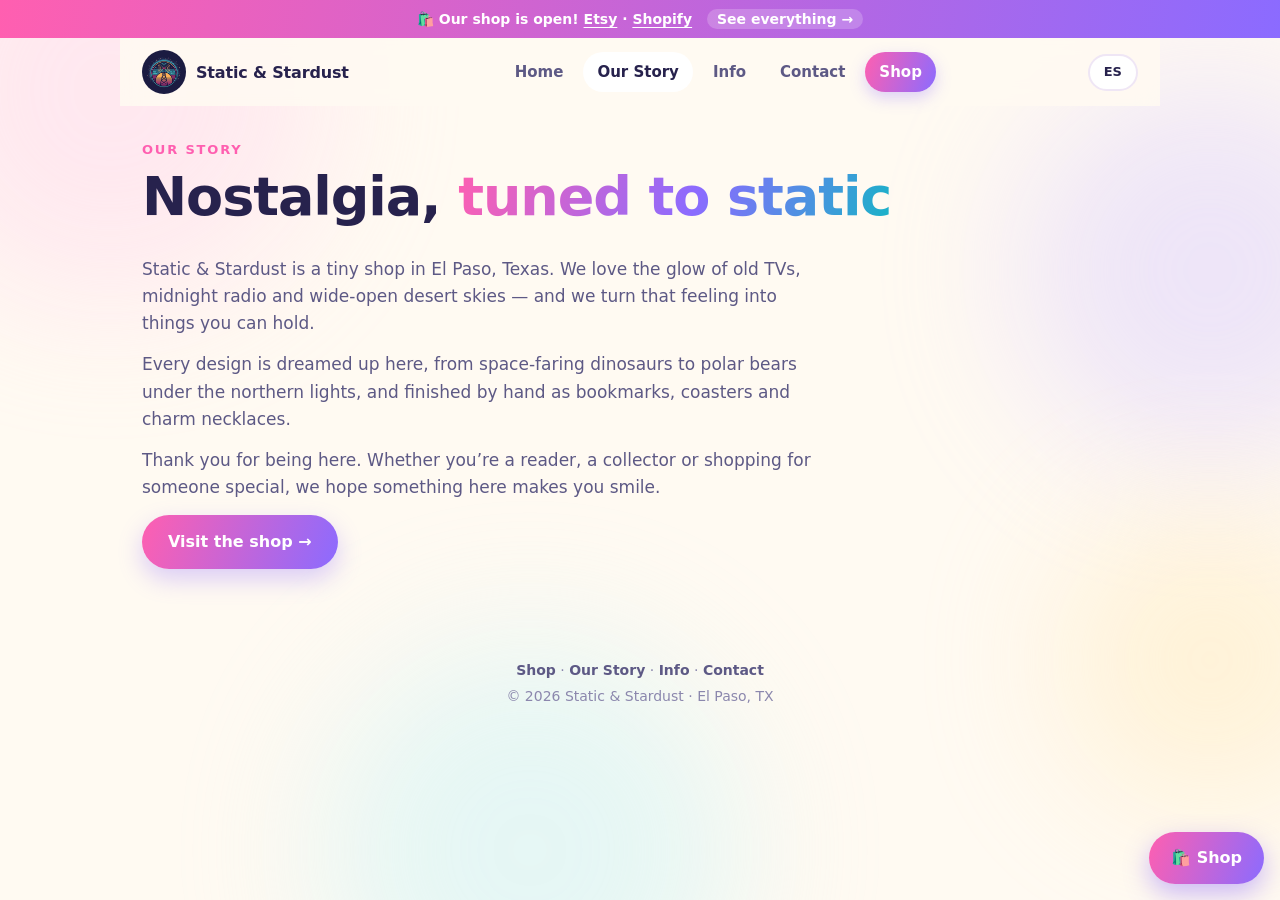
==== about.html @ 8b1aebd7 "Add shared nav + always-visible shop banner/button, Shop, Our Story, Info, Contact pages, explore bo" ====
<!DOCTYPE html>
<html lang="en">
<head>
<meta charset="utf-8">
<meta name="viewport" content="width=device-width, initial-scale=1">
<title data-i18n="meta.title">Our Story — Static &amp; Stardust</title>
<meta name="description" content="The story behind Static &amp; Stardust, a tiny shop in El Paso, Texas.">
<meta name="theme-color" content="#fffaf2">
<link rel="icon" type="image/png" href="assets/favicon-64.png">
<link rel="apple-touch-icon" href="assets/apple-touch-icon.png">
<link rel="stylesheet" href="welcome.css">
</head>
<body data-page="about">
<div class="blobs" aria-hidden="true"><i></i><i></i><i></i><i></i></div>
<div id="chrome-top"></div>
<div class="wrap">
<main>
<div class="pagehead"><div class="tag" data-i18n="a.tag">Our story</div><h1 data-i18n="a.title">Nostalgia, <span class="grad">tuned to static</span></h1></div>
<section style="padding-top:10px"><div class="prose">
<p data-i18n="a.p1">Static &amp; Stardust is a tiny shop in El Paso, Texas. We love the glow of old TVs, midnight radio and wide-open desert skies — and we turn that feeling into things you can hold.</p>
<p data-i18n="a.p2">Every design is dreamed up here, from space-faring dinosaurs to polar bears under the northern lights, and finished by hand as bookmarks, coasters and charm necklaces.</p>
<p data-i18n="a.p3">Thank you for being here. Whether you’re a reader, a collector or shopping for someone special, we hope something here makes you smile.</p>
<a class="btn btn-main" href="shop.html" data-i18n="a.cta">Visit the shop →</a></div></section>
</main>
</div>
<div id="chrome-bottom"></div>
<script src="shared.js"></script>
<script src="i18n.js"></script>
<script>
SASi18n(Object.assign({},SAS_SHARED_ES,{
  'meta.title':'Nuestra historia — Static &amp; Stardust',
  'a.tag':'Nuestra historia',
  'a.title':'Nostalgia, <span class="grad">sintonizada en estática</span>',
  'a.p1':'Static & Stardust es una tiendita en El Paso, Texas. Nos encanta el brillo de las teles viejas, la radio de medianoche y los cielos abiertos del desierto — y lo convertimos en cosas que puedes tener en la mano.',
  'a.p2':'Cada diseño nace aquí, desde dinosaurios espaciales hasta osos polares bajo la aurora, y se termina a mano como separadores, posavasos y collares con dije.',
  'a.p3':'Gracias por estar aquí. Seas lector, coleccionista o busques un regalo especial, esperamos que algo te saque una sonrisa.',
  'a.cta':'Visitar la tienda →'
}));
</script>
</body>
</html>
---- welcome.css ----
:root{
  --cream:#fffaf2; --paper:#ffffff; --ink:#27224d; --soft:#5d5985; --faint:#8b87ad;
  --pink:#ff5fb0; --violet:#8b6bff; --teal:#17b3c7; --amber:#ffb938; --line:#efe6f5;
  --sans:ui-rounded,"SF Pro Rounded","Nunito","Segoe UI",system-ui,-apple-system,sans-serif;
  --r:24px;
}
*{box-sizing:border-box;margin:0;padding:0}
html{scroll-behavior:smooth}
body{font-family:var(--sans);background:var(--cream);color:var(--ink);line-height:1.6;-webkit-font-smoothing:antialiased;overflow-x:hidden}
a{color:inherit}
img{max-width:100%;display:block}
.wrap{max-width:1040px;margin:0 auto;padding:0 22px}

/* background blobs */
.blobs{position:fixed;inset:0;z-index:-1;overflow:hidden;pointer-events:none}
.blobs i{position:absolute;border-radius:50%;filter:blur(70px);opacity:.45}
.blobs i:nth-child(1){width:420px;height:420px;background:#ffd3ec;top:-120px;left:-100px}
.blobs i:nth-child(2){width:380px;height:380px;background:#d9ccff;top:80px;right:-120px}
.blobs i:nth-child(3){width:420px;height:420px;background:#c7f3f8;bottom:-160px;left:25%}
.blobs i:nth-child(4){width:300px;height:300px;background:#ffe9b8;bottom:10%;right:-80px}

/* top bar */
.top{display:flex;align-items:center;justify-content:space-between;padding:18px 0}
.brand{display:flex;align-items:center;gap:10px;text-decoration:none;font-weight:800;letter-spacing:-.01em}
.brand img{width:44px;height:44px;object-fit:contain;background:#1b1b41;border-radius:50%;padding:3px}
.lang{border:2px solid var(--line);background:var(--paper);color:var(--ink);font:inherit;font-weight:700;font-size:13px;border-radius:999px;padding:6px 14px;cursor:pointer}
.lang:hover{border-color:var(--violet)}

/* hero */
.hero{display:grid;grid-template-columns:1.05fr .95fr;gap:40px;align-items:center;padding:36px 0 56px}
.hello{display:inline-block;background:var(--paper);border:2px solid var(--line);padding:6px 16px;border-radius:999px;font-weight:700;font-size:14px;color:var(--violet);margin-bottom:18px}
h1{font-size:clamp(38px,6.4vw,66px);line-height:1.05;letter-spacing:-.02em;font-weight:900;margin-bottom:18px}
h1 .grad{background:linear-gradient(110deg,var(--pink),var(--violet) 55%,var(--teal));-webkit-background-clip:text;background-clip:text;color:transparent}
.lede{font-size:clamp(17px,2.2vw,20px);color:var(--soft);max-width:480px;margin-bottom:28px}
.btns{display:flex;gap:12px;flex-wrap:wrap}
.btn{display:inline-flex;align-items:center;gap:8px;padding:14px 26px;border-radius:999px;font-weight:800;text-decoration:none;font-size:16px;transition:transform .15s,box-shadow .15s}
.btn:hover{transform:translateY(-2px)}
.btn-main{background:linear-gradient(110deg,var(--pink),var(--violet));color:#fff;box-shadow:0 10px 24px rgba(139,107,255,.32)}
.btn-alt{background:var(--paper);border:2px solid var(--line);color:var(--ink)}
.btn-alt:hover{border-color:var(--teal)}
.badge-wrap{position:relative;display:grid;place-items:center}
.badge-wrap::before{content:"";position:absolute;width:86%;aspect-ratio:1;border-radius:50%;background:radial-gradient(circle at 35% 30%,#2e2a63 0,#1b1b41 70%);box-shadow:0 30px 60px rgba(39,34,77,.28)}
.badge-wrap img{position:relative;width:min(420px,88%);animation:float 6s ease-in-out infinite}
@keyframes float{50%{transform:translateY(-10px)}}
@media (prefers-reduced-motion:reduce){.badge-wrap img{animation:none}html{scroll-behavior:auto}}

/* sunset stripe divider */
.stripes{height:22px;background:repeating-linear-gradient(180deg,var(--amber) 0 3px,transparent 3px 6px);-webkit-mask:linear-gradient(90deg,transparent,#000 20%,#000 80%,transparent);mask:linear-gradient(90deg,transparent,#000 20%,#000 80%,transparent);opacity:.7;margin:6px 0 0}

section{padding:56px 0}
.tag{font-weight:800;font-size:13px;letter-spacing:.14em;text-transform:uppercase;color:var(--pink);margin-bottom:8px}
h2{font-size:clamp(28px,4.4vw,40px);line-height:1.12;letter-spacing:-.015em;font-weight:900;margin-bottom:12px}
.sub{color:var(--soft);max-width:560px;margin-bottom:30px;font-size:17px}

/* make cards */
.cards{display:grid;grid-template-columns:repeat(3,1fr);gap:20px}
.card{background:var(--paper);border:2px solid var(--line);border-radius:var(--r);padding:12px 12px 22px;box-shadow:0 8px 24px rgba(39,34,77,.05);transition:transform .2s,box-shadow .2s}
.card:hover{transform:translateY(-5px);box-shadow:0 18px 36px rgba(39,34,77,.1)}
.card .pic{aspect-ratio:4/3;border-radius:16px;overflow:hidden;margin-bottom:16px;display:grid;place-items:center}
.card .pic img{width:100%;height:100%;object-fit:cover}
.card h3{font-size:20px;font-weight:800;padding:0 10px 4px}
.card p{color:var(--soft);font-size:15px;padding:0 10px}
.pic.coaster{background:linear-gradient(135deg,#ffd1ea,#d7c9ff)}
.pic.neck{background:linear-gradient(135deg,#c9f2f7,#ffe6b0)}
.pic svg{width:46%;height:auto}

/* story */
.story{background:var(--paper);border:2px solid var(--line);border-radius:32px;padding:clamp(26px,5vw,52px);display:grid;grid-template-columns:1fr 1fr;gap:32px;align-items:center;box-shadow:0 12px 34px rgba(39,34,77,.06)}
.story p{color:var(--soft);font-size:17px;margin-bottom:12px}
.story .photos{display:grid;grid-template-columns:1fr 1fr;gap:12px}
.story .photos img{border-radius:18px;aspect-ratio:3/4;object-fit:cover;width:100%}
.story .photos img:nth-child(2){margin-top:22px}

/* find us */
.find{text-align:center}
.find .sub{margin-left:auto;margin-right:auto}
.shops{display:flex;gap:14px;justify-content:center;flex-wrap:wrap}
.shop{background:var(--paper);border:2px solid var(--line);border-radius:20px;padding:16px 26px;text-decoration:none;font-weight:800;min-width:170px;transition:transform .15s,border-color .15s}
.shop:hover{transform:translateY(-3px);border-color:var(--violet)}
.shop small{display:block;font-weight:600;color:var(--faint);font-size:13px}
.shop.soon{opacity:.6;pointer-events:none;border-style:dashed}

footer{padding:30px 0 44px;text-align:center;color:var(--faint);font-size:14px}

@media (max-width:820px){
  .hero{grid-template-columns:1fr;text-align:center;padding-top:10px}
  .lede{margin-left:auto;margin-right:auto}
  .btns{justify-content:center}
  .badge-wrap{order:-1}
  .cards{grid-template-columns:1fr}
  .story{grid-template-columns:1fr}
}

/* ---- shared chrome ---- */
.bar{background:linear-gradient(100deg,var(--pink),var(--violet));color:#fff;text-align:center;font-weight:700;font-size:14px;padding:8px 14px}
.bar a{color:#fff;text-decoration:underline;text-underline-offset:3px;font-weight:800}
.bar .bar-more{margin-left:10px;background:rgba(255,255,255,.2);padding:2px 10px;border-radius:999px;text-decoration:none}
.top{position:sticky;top:0;z-index:30;background:rgba(255,250,242,.88);-webkit-backdrop-filter:blur(10px);backdrop-filter:blur(10px);margin:0 -22px;padding:12px 22px;gap:14px;flex-wrap:wrap}
.nav{display:flex;gap:6px;align-items:center;flex-wrap:wrap}
.nav a{text-decoration:none;font-weight:700;font-size:15px;padding:8px 14px;border-radius:999px;color:var(--soft)}
.nav a:hover,.nav a.on{background:var(--paper);color:var(--ink)}
.nav a.nav-shop{background:linear-gradient(110deg,var(--pink),var(--violet));color:#fff;box-shadow:0 6px 16px rgba(139,107,255,.3)}
.float-shop{position:fixed;right:16px;bottom:16px;z-index:40;background:linear-gradient(110deg,var(--pink),var(--violet));color:#fff;text-decoration:none;font-weight:800;padding:13px 22px;border-radius:999px;box-shadow:0 10px 26px rgba(139,107,255,.45);transition:transform .15s}
.float-shop:hover{transform:translateY(-3px)}
footer p{margin:4px 0}footer a{text-decoration:none;font-weight:700;color:var(--soft)}footer a:hover{color:var(--violet)}
@media (max-width:700px){.nav{order:3;width:100%;justify-content:center}.nav a{padding:6px 11px;font-size:14px}.top{justify-content:space-between}}

/* ---- explore boxes ---- */
.boxes{display:grid;grid-template-columns:repeat(3,1fr);gap:18px}
.box{display:block;text-decoration:none;background:var(--paper);border:2px solid var(--line);border-radius:var(--r);padding:26px 22px;transition:transform .2s,box-shadow .2s,border-color .2s;position:relative}
.box:hover{transform:translateY(-5px);box-shadow:0 18px 36px rgba(39,34,77,.1);border-color:var(--violet)}
.box .ic{width:54px;height:54px;border-radius:16px;display:grid;place-items:center;font-size:28px;margin-bottom:14px}
.box h3{font-size:20px;font-weight:800;margin-bottom:4px}.box p{color:var(--soft);font-size:15px}
.box .go{display:inline-block;margin-top:10px;font-weight:800;color:var(--violet);font-size:14px}
.box.feat{background:linear-gradient(135deg,#fff0f8,#ece6ff);border-color:#e0d4ff}
.box.dim{opacity:.65;border-style:dashed;pointer-events:none}
.i1{background:#ffe0f1}.i2{background:#dcd2ff}.i3{background:#cdf3f8}.i4{background:#ffeab8}.i5{background:#e2f7d4}.i6{background:#ffe3d6}
@media (max-width:820px){.boxes{grid-template-columns:1fr 1fr}}
@media (max-width:520px){.boxes{grid-template-columns:1fr}}

/* ---- inner pages ---- */
.pagehead{padding:34px 0 10px}
.pagehead h1{font-size:clamp(34px,5.5vw,54px);margin-bottom:10px}
.prose{max-width:680px}.prose p{color:var(--soft);font-size:17px;margin-bottom:14px}
.faq{display:grid;gap:12px;max-width:760px}
.faq details{background:var(--paper);border:2px solid var(--line);border-radius:18px;padding:16px 20px}
.faq summary{font-weight:800;cursor:pointer;list-style:none}
.faq summary::after{content:"+";float:right;color:var(--violet);font-weight:900}
.faq details[open] summary::after{content:"–"}
.faq p{color:var(--soft);margin-top:10px}
.shopgrid{display:grid;grid-template-columns:repeat(auto-fit,minmax(250px,1fr));gap:20px}
.bigshop{background:var(--paper);border:2px solid var(--line);border-radius:28px;padding:26px;text-decoration:none;display:block;transition:transform .2s,box-shadow .2s}
.bigshop:hover{transform:translateY(-5px);box-shadow:0 18px 36px rgba(39,34,77,.1)}
.bigshop h3{font-size:24px;font-weight:900}.bigshop p{color:var(--soft);margin:6px 0 14px}
.bigshop.main{background:linear-gradient(135deg,#fff0f8,#ece6ff);border-color:#d9ccff}
.bigshop.dim{opacity:.6;border-style:dashed;pointer-events:none}
.pill{display:inline-block;font-weight:800;font-size:12px;letter-spacing:.1em;text-transform:uppercase;background:var(--amber);color:#4a3200;padding:3px 10px;border-radius:999px;margin-left:8px;vertical-align:middle}
.minis{display:grid;grid-template-columns:repeat(auto-fit,minmax(240px,1fr));gap:20px}
.mini{background:var(--paper);border:2px solid var(--line);border-radius:22px;overflow:hidden;text-decoration:none;display:block;transition:transform .2s}
.mini:hover{transform:translateY(-4px)}
.mini img{aspect-ratio:4/3;object-fit:cover;width:100%}
.mini div{padding:14px 18px 18px;font-weight:800}.mini small{display:block;color:var(--violet);font-weight:700;margin-top:2px}
.cbox{background:var(--paper);border:2px solid var(--line);border-radius:24px;padding:26px;max-width:560px}
.cbox p{color:var(--soft);margin-bottom:12px}
@media (max-width:700px){.bar-more{display:none}.nav{gap:2px;flex-wrap:nowrap}.nav a{padding:6px 9px;font-size:13.5px}}
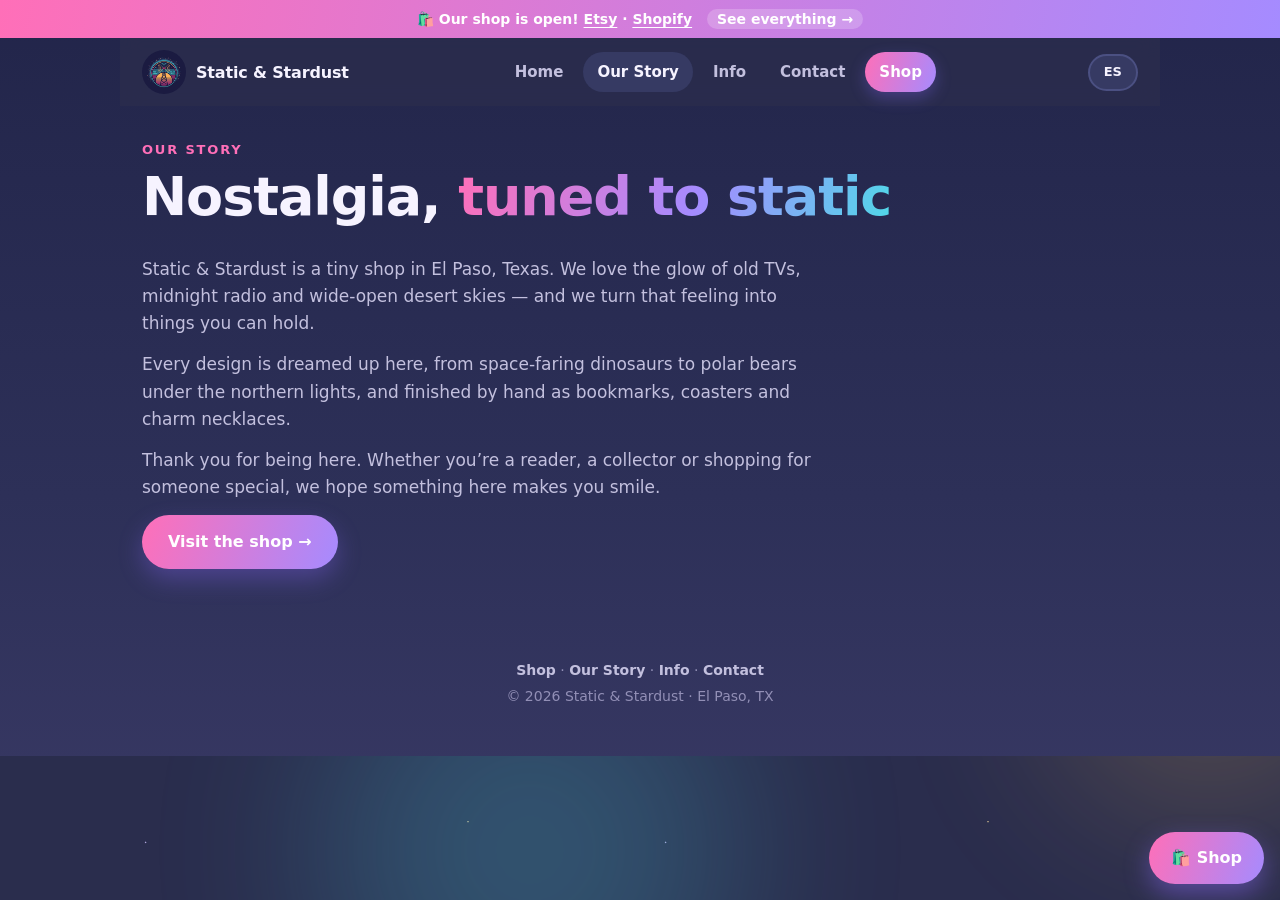
==== commit 163842e4: "Starry dusk theme: slate-blue background, twinkling stars, lighter cards Co-Authored-By: Claude Sonn" ====
--- a/about.html
+++ b/about.html
@@ -5,7 +5,7 @@
 <meta name="viewport" content="width=device-width, initial-scale=1">
 <title data-i18n="meta.title">Our Story — Static &amp; Stardust</title>
 <meta name="description" content="The story behind Static &amp; Stardust, a tiny shop in El Paso, Texas.">
-<meta name="theme-color" content="#fffaf2">
+<meta name="theme-color" content="#2a2d4d">
 <link rel="icon" type="image/png" href="assets/favicon-64.png">
 <link rel="apple-touch-icon" href="assets/apple-touch-icon.png">
 <link rel="stylesheet" href="welcome.css">
--- a/welcome.css
+++ b/welcome.css
@@ -1,23 +1,23 @@
 :root{
-  --cream:#fffaf2; --paper:#ffffff; --ink:#27224d; --soft:#5d5985; --faint:#8b87ad;
-  --pink:#ff5fb0; --violet:#8b6bff; --teal:#17b3c7; --amber:#ffb938; --line:#efe6f5;
+  --cream:#2a2d4d; --paper:#363a63; --ink:#f6f3ff; --soft:#c3c0de; --faint:#928fb6;
+  --pink:#ff6fb8; --violet:#a58bff; --teal:#4fd9e8; --amber:#ffc857; --line:#4b5082;
   --sans:ui-rounded,"SF Pro Rounded","Nunito","Segoe UI",system-ui,-apple-system,sans-serif;
   --r:24px;
 }
 *{box-sizing:border-box;margin:0;padding:0}
 html{scroll-behavior:smooth}
-body{font-family:var(--sans);background:var(--cream);color:var(--ink);line-height:1.6;-webkit-font-smoothing:antialiased;overflow-x:hidden}
+body{font-family:var(--sans);background:linear-gradient(180deg,#22254a 0%,#2d3058 55%,#3a3a66 100%) fixed;color:var(--ink);line-height:1.6;-webkit-font-smoothing:antialiased;overflow-x:hidden}
 a{color:inherit}
 img{max-width:100%;display:block}
 .wrap{max-width:1040px;margin:0 auto;padding:0 22px}
 
 /* background blobs */
 .blobs{position:fixed;inset:0;z-index:-1;overflow:hidden;pointer-events:none}
-.blobs i{position:absolute;border-radius:50%;filter:blur(70px);opacity:.45}
-.blobs i:nth-child(1){width:420px;height:420px;background:#ffd3ec;top:-120px;left:-100px}
-.blobs i:nth-child(2){width:380px;height:380px;background:#d9ccff;top:80px;right:-120px}
-.blobs i:nth-child(3){width:420px;height:420px;background:#c7f3f8;bottom:-160px;left:25%}
-.blobs i:nth-child(4){width:300px;height:300px;background:#ffe9b8;bottom:10%;right:-80px}
+.blobs i{position:absolute;border-radius:50%;filter:blur(90px);opacity:.22}
+.blobs i:nth-child(1){width:420px;height:420px;background:#ff6fb8;top:-120px;left:-100px}
+.blobs i:nth-child(2){width:380px;height:380px;background:#8b6bff;top:80px;right:-120px}
+.blobs i:nth-child(3){width:420px;height:420px;background:#4fd9e8;bottom:-160px;left:25%}
+.blobs i:nth-child(4){width:300px;height:300px;background:#ffc857;bottom:10%;right:-80px}
 
 /* top bar */
 .top{display:flex;align-items:center;justify-content:space-between;padding:18px 0}
@@ -39,7 +39,7 @@
 .btn-alt{background:var(--paper);border:2px solid var(--line);color:var(--ink)}
 .btn-alt:hover{border-color:var(--teal)}
 .badge-wrap{position:relative;display:grid;place-items:center}
-.badge-wrap::before{content:"";position:absolute;width:86%;aspect-ratio:1;border-radius:50%;background:radial-gradient(circle at 35% 30%,#2e2a63 0,#1b1b41 70%);box-shadow:0 30px 60px rgba(39,34,77,.28)}
+.badge-wrap::before{content:"";position:absolute;width:86%;aspect-ratio:1;border-radius:50%;background:radial-gradient(circle at 35% 30%,#2e2a63 0,#15163a 72%);box-shadow:0 0 0 6px rgba(165,139,255,.18),0 30px 70px rgba(10,10,30,.5),0 0 90px rgba(139,107,255,.35)}
 .badge-wrap img{position:relative;width:min(420px,88%);animation:float 6s ease-in-out infinite}
 @keyframes float{50%{transform:translateY(-10px)}}
 @media (prefers-reduced-motion:reduce){.badge-wrap img{animation:none}html{scroll-behavior:auto}}
@@ -54,8 +54,8 @@
 
 /* make cards */
 .cards{display:grid;grid-template-columns:repeat(3,1fr);gap:20px}
-.card{background:var(--paper);border:2px solid var(--line);border-radius:var(--r);padding:12px 12px 22px;box-shadow:0 8px 24px rgba(39,34,77,.05);transition:transform .2s,box-shadow .2s}
-.card:hover{transform:translateY(-5px);box-shadow:0 18px 36px rgba(39,34,77,.1)}
+.card{background:var(--paper);border:2px solid var(--line);border-radius:var(--r);padding:12px 12px 22px;box-shadow:0 8px 24px rgba(10,10,30,.25);transition:transform .2s,box-shadow .2s}
+.card:hover{transform:translateY(-5px);box-shadow:0 18px 36px rgba(10,10,30,.4)}
 .card .pic{aspect-ratio:4/3;border-radius:16px;overflow:hidden;margin-bottom:16px;display:grid;place-items:center}
 .card .pic img{width:100%;height:100%;object-fit:cover}
 .card h3{font-size:20px;font-weight:800;padding:0 10px 4px}
@@ -65,7 +65,7 @@
 .pic svg{width:46%;height:auto}
 
 /* story */
-.story{background:var(--paper);border:2px solid var(--line);border-radius:32px;padding:clamp(26px,5vw,52px);display:grid;grid-template-columns:1fr 1fr;gap:32px;align-items:center;box-shadow:0 12px 34px rgba(39,34,77,.06)}
+.story{background:var(--paper);border:2px solid var(--line);border-radius:32px;padding:clamp(26px,5vw,52px);display:grid;grid-template-columns:1fr 1fr;gap:32px;align-items:center;box-shadow:0 12px 34px rgba(10,10,30,.3)}
 .story p{color:var(--soft);font-size:17px;margin-bottom:12px}
 .story .photos{display:grid;grid-template-columns:1fr 1fr;gap:12px}
 .story .photos img{border-radius:18px;aspect-ratio:3/4;object-fit:cover;width:100%}
@@ -95,7 +95,7 @@
 .bar{background:linear-gradient(100deg,var(--pink),var(--violet));color:#fff;text-align:center;font-weight:700;font-size:14px;padding:8px 14px}
 .bar a{color:#fff;text-decoration:underline;text-underline-offset:3px;font-weight:800}
 .bar .bar-more{margin-left:10px;background:rgba(255,255,255,.2);padding:2px 10px;border-radius:999px;text-decoration:none}
-.top{position:sticky;top:0;z-index:30;background:rgba(255,250,242,.88);-webkit-backdrop-filter:blur(10px);backdrop-filter:blur(10px);margin:0 -22px;padding:12px 22px;gap:14px;flex-wrap:wrap}
+.top{position:sticky;top:0;z-index:30;background:rgba(42,45,77,.86);-webkit-backdrop-filter:blur(10px);backdrop-filter:blur(10px);margin:0 -22px;padding:12px 22px;gap:14px;flex-wrap:wrap}
 .nav{display:flex;gap:6px;align-items:center;flex-wrap:wrap}
 .nav a{text-decoration:none;font-weight:700;font-size:15px;padding:8px 14px;border-radius:999px;color:var(--soft)}
 .nav a:hover,.nav a.on{background:var(--paper);color:var(--ink)}
@@ -108,11 +108,11 @@
 /* ---- explore boxes ---- */
 .boxes{display:grid;grid-template-columns:repeat(3,1fr);gap:18px}
 .box{display:block;text-decoration:none;background:var(--paper);border:2px solid var(--line);border-radius:var(--r);padding:26px 22px;transition:transform .2s,box-shadow .2s,border-color .2s;position:relative}
-.box:hover{transform:translateY(-5px);box-shadow:0 18px 36px rgba(39,34,77,.1);border-color:var(--violet)}
+.box:hover{transform:translateY(-5px);box-shadow:0 18px 36px rgba(10,10,30,.4);border-color:var(--violet)}
 .box .ic{width:54px;height:54px;border-radius:16px;display:grid;place-items:center;font-size:28px;margin-bottom:14px}
 .box h3{font-size:20px;font-weight:800;margin-bottom:4px}.box p{color:var(--soft);font-size:15px}
 .box .go{display:inline-block;margin-top:10px;font-weight:800;color:var(--violet);font-size:14px}
-.box.feat{background:linear-gradient(135deg,#fff0f8,#ece6ff);border-color:#e0d4ff}
+.box.feat{background:linear-gradient(135deg,#4a3a72,#37417a);border-color:#6a5ca8}
 .box.dim{opacity:.65;border-style:dashed;pointer-events:none}
 .i1{background:#ffe0f1}.i2{background:#dcd2ff}.i3{background:#cdf3f8}.i4{background:#ffeab8}.i5{background:#e2f7d4}.i6{background:#ffe3d6}
 @media (max-width:820px){.boxes{grid-template-columns:1fr 1fr}}
@@ -130,11 +130,11 @@
 .faq p{color:var(--soft);margin-top:10px}
 .shopgrid{display:grid;grid-template-columns:repeat(auto-fit,minmax(250px,1fr));gap:20px}
 .bigshop{background:var(--paper);border:2px solid var(--line);border-radius:28px;padding:26px;text-decoration:none;display:block;transition:transform .2s,box-shadow .2s}
-.bigshop:hover{transform:translateY(-5px);box-shadow:0 18px 36px rgba(39,34,77,.1)}
+.bigshop:hover{transform:translateY(-5px);box-shadow:0 18px 36px rgba(10,10,30,.4)}
 .bigshop h3{font-size:24px;font-weight:900}.bigshop p{color:var(--soft);margin:6px 0 14px}
-.bigshop.main{background:linear-gradient(135deg,#fff0f8,#ece6ff);border-color:#d9ccff}
+.bigshop.main{background:linear-gradient(135deg,#4a3a72,#37417a);border-color:#6a5ca8}
 .bigshop.dim{opacity:.6;border-style:dashed;pointer-events:none}
-.pill{display:inline-block;font-weight:800;font-size:12px;letter-spacing:.1em;text-transform:uppercase;background:var(--amber);color:#4a3200;padding:3px 10px;border-radius:999px;margin-left:8px;vertical-align:middle}
+.pill{display:inline-block;font-weight:800;font-size:12px;letter-spacing:.1em;text-transform:uppercase;background:var(--amber);color:#3a2700;padding:3px 10px;border-radius:999px;margin-left:8px;vertical-align:middle}
 .minis{display:grid;grid-template-columns:repeat(auto-fit,minmax(240px,1fr));gap:20px}
 .mini{background:var(--paper);border:2px solid var(--line);border-radius:22px;overflow:hidden;text-decoration:none;display:block;transition:transform .2s}
 .mini:hover{transform:translateY(-4px)}
@@ -143,3 +143,24 @@
 .cbox{background:var(--paper);border:2px solid var(--line);border-radius:24px;padding:26px;max-width:560px}
 .cbox p{color:var(--soft);margin-bottom:12px}
 @media (max-width:700px){.bar-more{display:none}.nav{gap:2px;flex-wrap:nowrap}.nav a{padding:6px 9px;font-size:13.5px}}
+
+/* ---- starry dusk ---- */
+body::before{content:"";position:fixed;inset:0;z-index:-1;pointer-events:none;opacity:.9;
+  background-image:
+    radial-gradient(1.6px 1.6px at 12% 18%,#fff,transparent),radial-gradient(1.2px 1.2px at 28% 62%,#cfc4ff,transparent),
+    radial-gradient(1.8px 1.8px at 47% 12%,#fff,transparent),radial-gradient(1.2px 1.2px at 63% 74%,#a9ecf5,transparent),
+    radial-gradient(1.6px 1.6px at 78% 28%,#fff,transparent),radial-gradient(1.2px 1.2px at 90% 58%,#ffe2a6,transparent),
+    radial-gradient(1.2px 1.2px at 6% 82%,#fff,transparent),radial-gradient(1.4px 1.4px at 38% 90%,#fff,transparent),
+    radial-gradient(1.2px 1.2px at 85% 88%,#cfc4ff,transparent),radial-gradient(1.4px 1.4px at 55% 40%,#fff,transparent);
+  background-size:520px 520px;animation:twinkle 6s ease-in-out infinite alternate}
+@keyframes twinkle{to{opacity:.45}}
+@media (prefers-reduced-motion:reduce){body::before{animation:none}}
+.hello{color:var(--teal)}
+.lang{background:var(--paper);color:var(--ink)}
+.nav a:hover,.nav a.on{background:var(--paper)}
+.btn-alt{color:var(--ink)}
+.faq details,.cbox,.mini,.shop{color:var(--ink)}
+.bigshop,.box{color:var(--ink)}
+.bigshop.dim,.box.dim,.shop.soon{opacity:.55}
+.i1{background:#ffd3ec}.i2{background:#d9ccff}.i3{background:#c7f3f8}.i4{background:#ffe9b8}.i5{background:#d6f2c2}.i6{background:#ffd9c8}
+html{background:#2a2d4d}
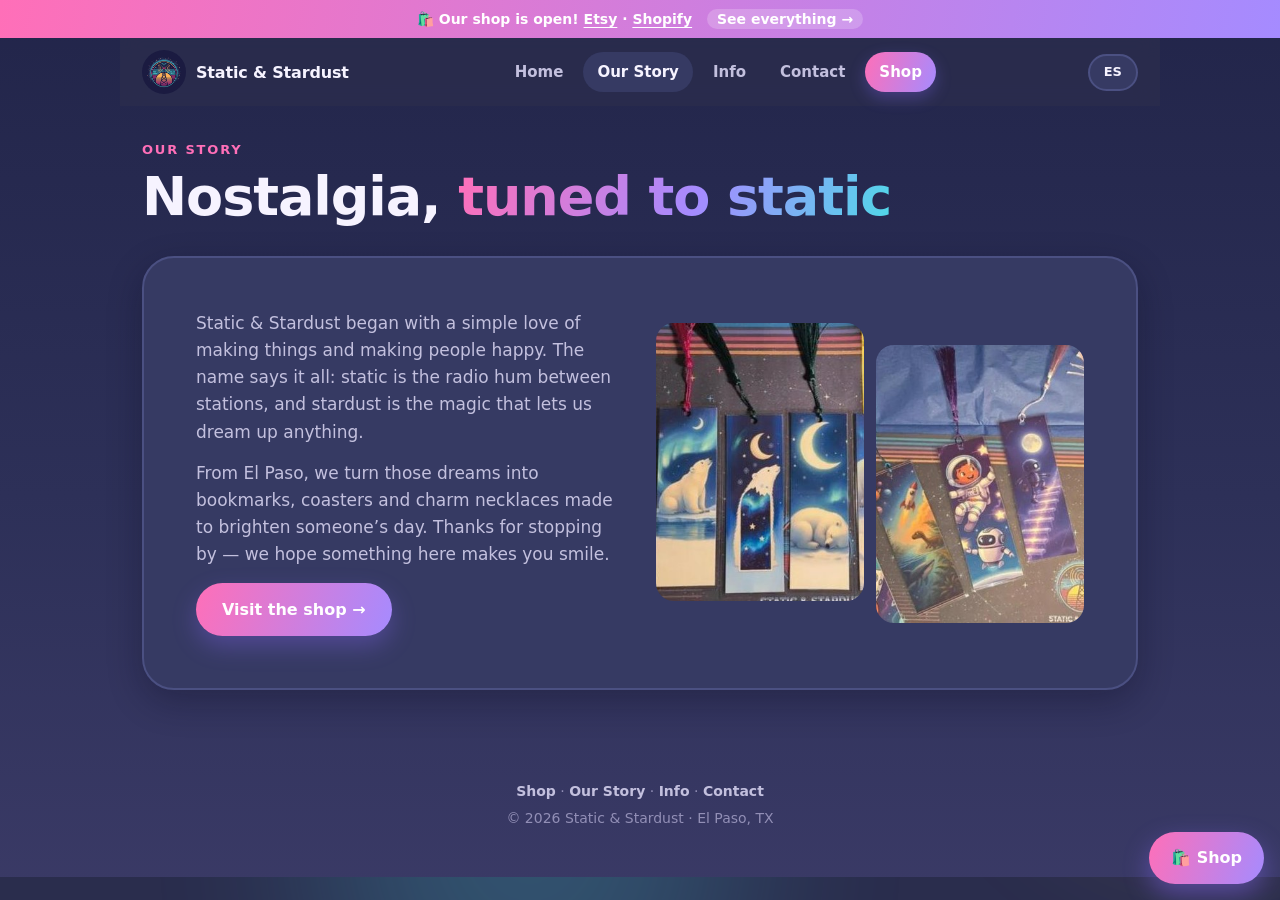
==== commit d13d1078: "Rewrite Our Story with real origin (love of making things, name meaning); EN/ES Co-Authored-By: Clau" ====
--- a/about.html
+++ b/about.html
@@ -16,11 +16,11 @@
 <div class="wrap">
 <main>
 <div class="pagehead"><div class="tag" data-i18n="a.tag">Our story</div><h1 data-i18n="a.title">Nostalgia, <span class="grad">tuned to static</span></h1></div>
-<section style="padding-top:10px"><div class="prose">
-<p data-i18n="a.p1">Static &amp; Stardust is a tiny shop in El Paso, Texas. We love the glow of old TVs, midnight radio and wide-open desert skies — and we turn that feeling into things you can hold.</p>
-<p data-i18n="a.p2">Every design is dreamed up here, from space-faring dinosaurs to polar bears under the northern lights, and finished by hand as bookmarks, coasters and charm necklaces.</p>
-<p data-i18n="a.p3">Thank you for being here. Whether you’re a reader, a collector or shopping for someone special, we hope something here makes you smile.</p>
-<a class="btn btn-main" href="shop.html" data-i18n="a.cta">Visit the shop →</a></div></section>
+<section style="padding-top:10px"><div class="story"><div class="prose">
+<p data-i18n="a.p1">Static &amp; Stardust began with a simple love of making things and making people happy. The name says it all: static is the radio hum between stations, and stardust is the magic that lets us dream up anything.</p>
+<p data-i18n="a.p2">From El Paso, we turn those dreams into bookmarks, coasters and charm necklaces made to brighten someone’s day. Thanks for stopping by — we hope something here makes you smile.</p>
+<a class="btn btn-main" href="shop.html" data-i18n="a.cta">Visit the shop →</a></div>
+<div class="photos"><img src="assets/bookmarks-polar-bear.jpg" alt="Polar bear bookmarks" loading="lazy"><img src="assets/bookmarks-space-dino.jpg" alt="Space and dinosaur bookmarks" loading="lazy"></div></div></section>
 </main>
 </div>
 <div id="chrome-bottom"></div>
@@ -31,9 +31,8 @@
   'meta.title':'Nuestra historia — Static &amp; Stardust',
   'a.tag':'Nuestra historia',
   'a.title':'Nostalgia, <span class="grad">sintonizada en estática</span>',
-  'a.p1':'Static & Stardust es una tiendita en El Paso, Texas. Nos encanta el brillo de las teles viejas, la radio de medianoche y los cielos abiertos del desierto — y lo convertimos en cosas que puedes tener en la mano.',
-  'a.p2':'Cada diseño nace aquí, desde dinosaurios espaciales hasta osos polares bajo la aurora, y se termina a mano como separadores, posavasos y collares con dije.',
-  'a.p3':'Gracias por estar aquí. Seas lector, coleccionista o busques un regalo especial, esperamos que algo te saque una sonrisa.',
+  'a.p1':'Static & Stardust nació de un simple amor por crear cosas y hacer felices a las personas. El nombre lo dice todo: la estática es el zumbido de la radio entre estaciones, y el polvo de estrellas es la magia que nos deja soñar cualquier cosa.',
+  'a.p2':'Desde El Paso, convertimos esos sueños en separadores, posavasos y collares con dije hechos para alegrarle el día a alguien. Gracias por pasar — esperamos que algo de aquí te saque una sonrisa.',
   'a.cta':'Visitar la tienda →'
 }));
 </script>
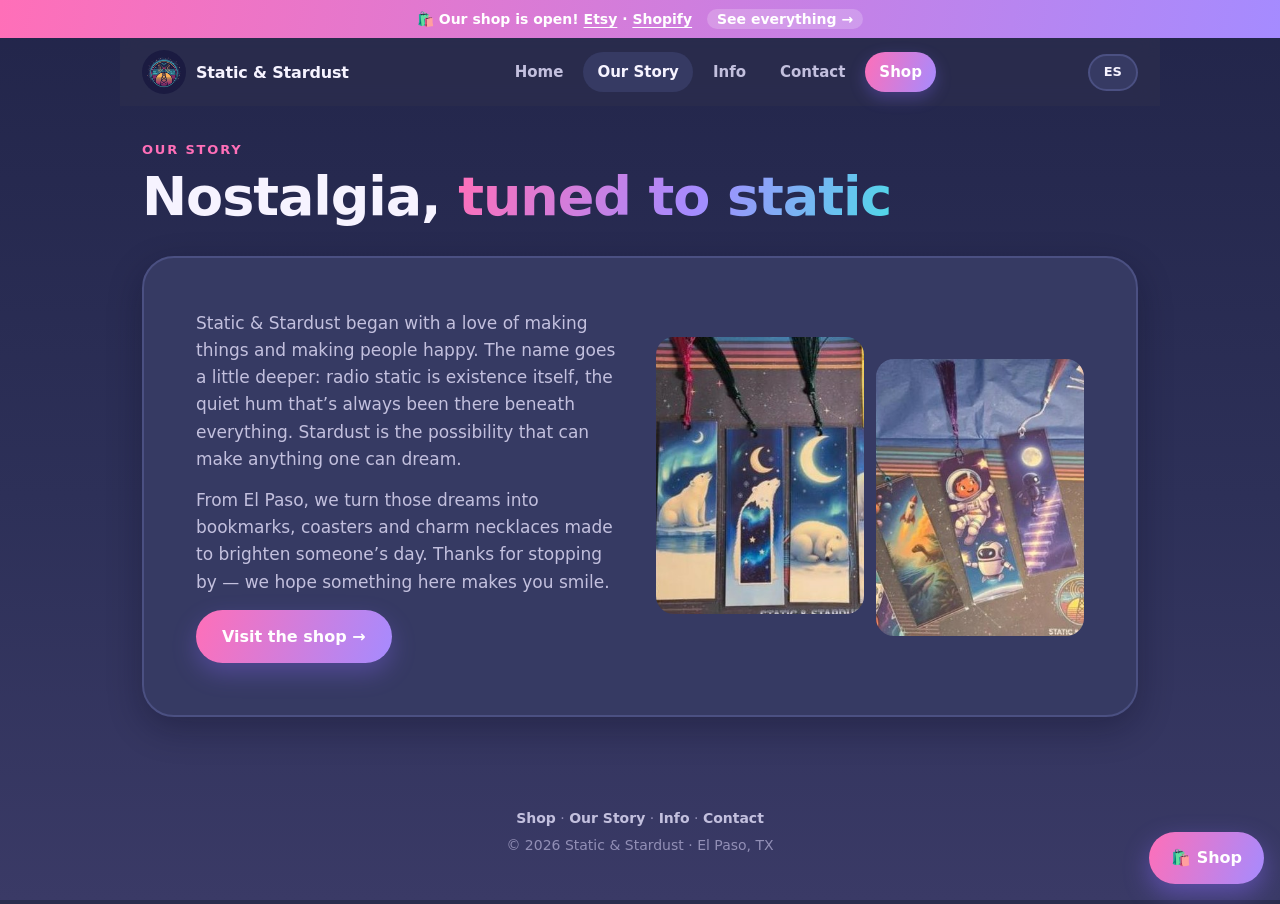
==== commit f40bfd97: "Deepen story: static as existence, stardust as possibility Co-Authored-By: Claude Sonnet 5.5 <norepl" ====
--- a/about.html
+++ b/about.html
@@ -17,7 +17,7 @@
 <main>
 <div class="pagehead"><div class="tag" data-i18n="a.tag">Our story</div><h1 data-i18n="a.title">Nostalgia, <span class="grad">tuned to static</span></h1></div>
 <section style="padding-top:10px"><div class="story"><div class="prose">
-<p data-i18n="a.p1">Static &amp; Stardust began with a simple love of making things and making people happy. The name says it all: static is the radio hum between stations, and stardust is the magic that lets us dream up anything.</p>
+<p data-i18n="a.p1">Static &amp; Stardust began with a love of making things and making people happy. The name goes a little deeper: radio static is existence itself, the quiet hum that’s always been there beneath everything. Stardust is the possibility that can make anything one can dream.</p>
 <p data-i18n="a.p2">From El Paso, we turn those dreams into bookmarks, coasters and charm necklaces made to brighten someone’s day. Thanks for stopping by — we hope something here makes you smile.</p>
 <a class="btn btn-main" href="shop.html" data-i18n="a.cta">Visit the shop →</a></div>
 <div class="photos"><img src="assets/bookmarks-polar-bear.jpg" alt="Polar bear bookmarks" loading="lazy"><img src="assets/bookmarks-space-dino.jpg" alt="Space and dinosaur bookmarks" loading="lazy"></div></div></section>
@@ -31,7 +31,7 @@
   'meta.title':'Nuestra historia — Static &amp; Stardust',
   'a.tag':'Nuestra historia',
   'a.title':'Nostalgia, <span class="grad">sintonizada en estática</span>',
-  'a.p1':'Static & Stardust nació de un simple amor por crear cosas y hacer felices a las personas. El nombre lo dice todo: la estática es el zumbido de la radio entre estaciones, y el polvo de estrellas es la magia que nos deja soñar cualquier cosa.',
+  'a.p1':'Static & Stardust nació del amor por crear cosas y hacer felices a las personas. El nombre va un poco más profundo: la estática de la radio es la existencia misma, el zumbido silencioso que siempre ha estado ahí, bajo todo. El polvo de estrellas es la posibilidad que puede crear cualquier cosa que alguien pueda soñar.',
   'a.p2':'Desde El Paso, convertimos esos sueños en separadores, posavasos y collares con dije hechos para alegrarle el día a alguien. Gracias por pasar — esperamos que algo de aquí te saque una sonrisa.',
   'a.cta':'Visitar la tienda →'
 }));
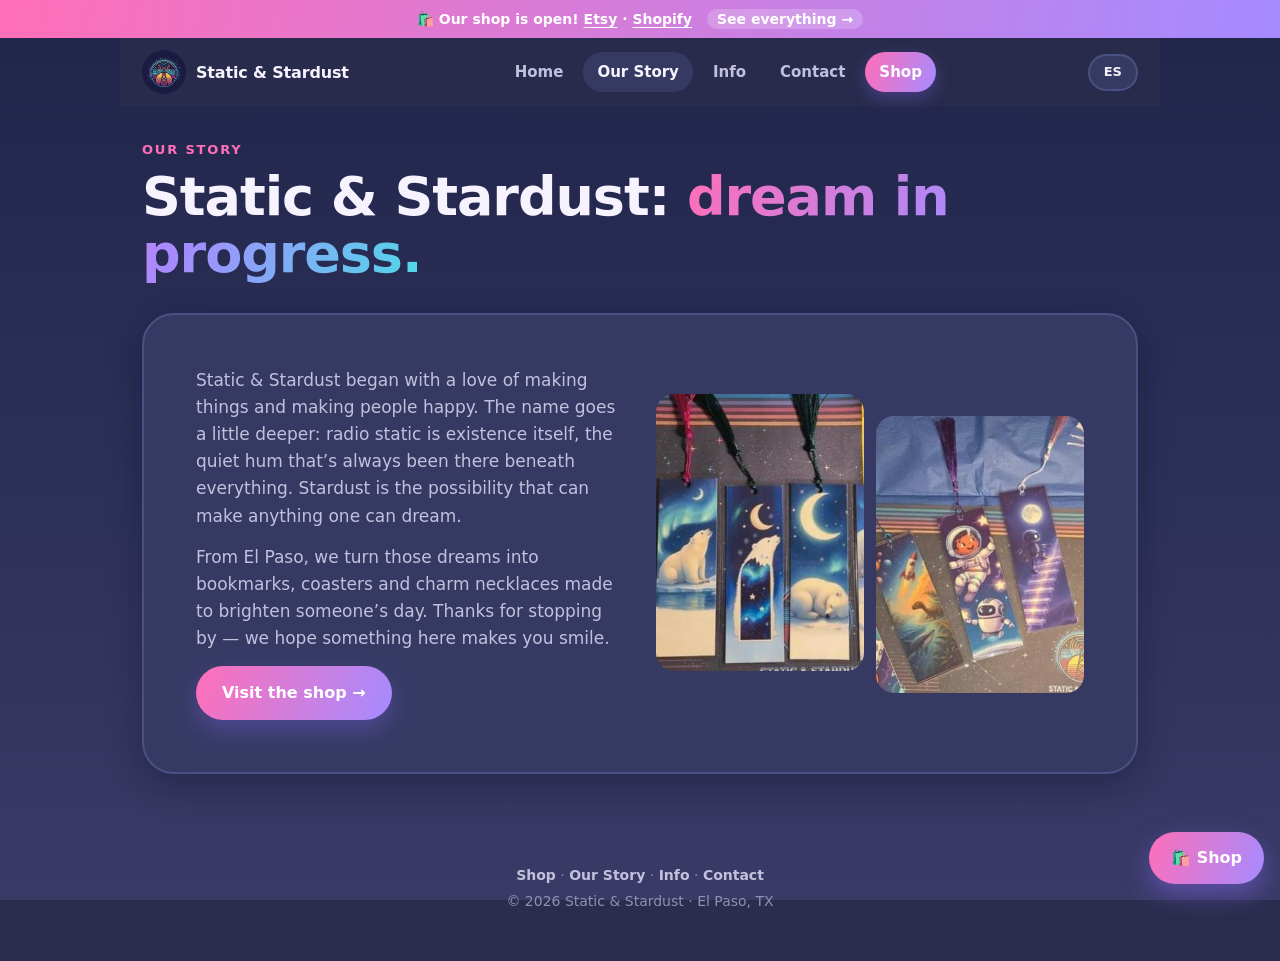
==== commit d486daa5: "About headline: dream in progress Co-Authored-By: Claude Sonnet 5.5 <noreply@anthropic.com> Claude-S" ====
--- a/about.html
+++ b/about.html
@@ -15,7 +15,7 @@
 <div id="chrome-top"></div>
 <div class="wrap">
 <main>
-<div class="pagehead"><div class="tag" data-i18n="a.tag">Our story</div><h1 data-i18n="a.title">Nostalgia, <span class="grad">tuned to static</span></h1></div>
+<div class="pagehead"><div class="tag" data-i18n="a.tag">Our story</div><h1 data-i18n="a.title">Static &amp; Stardust: <span class="grad">dream in progress.</span></h1></div>
 <section style="padding-top:10px"><div class="story"><div class="prose">
 <p data-i18n="a.p1">Static &amp; Stardust began with a love of making things and making people happy. The name goes a little deeper: radio static is existence itself, the quiet hum that’s always been there beneath everything. Stardust is the possibility that can make anything one can dream.</p>
 <p data-i18n="a.p2">From El Paso, we turn those dreams into bookmarks, coasters and charm necklaces made to brighten someone’s day. Thanks for stopping by — we hope something here makes you smile.</p>
@@ -30,7 +30,7 @@
 SASi18n(Object.assign({},SAS_SHARED_ES,{
   'meta.title':'Nuestra historia — Static &amp; Stardust',
   'a.tag':'Nuestra historia',
-  'a.title':'Nostalgia, <span class="grad">sintonizada en estática</span>',
+  'a.title':'Static & Stardust: <span class="grad">sueño en progreso.</span>',
   'a.p1':'Static & Stardust nació del amor por crear cosas y hacer felices a las personas. El nombre va un poco más profundo: la estática de la radio es la existencia misma, el zumbido silencioso que siempre ha estado ahí, bajo todo. El polvo de estrellas es la posibilidad que puede crear cualquier cosa que alguien pueda soñar.',
   'a.p2':'Desde El Paso, convertimos esos sueños en separadores, posavasos y collares con dije hechos para alegrarle el día a alguien. Gracias por pasar — esperamos que algo de aquí te saque una sonrisa.',
   'a.cta':'Visitar la tienda →'
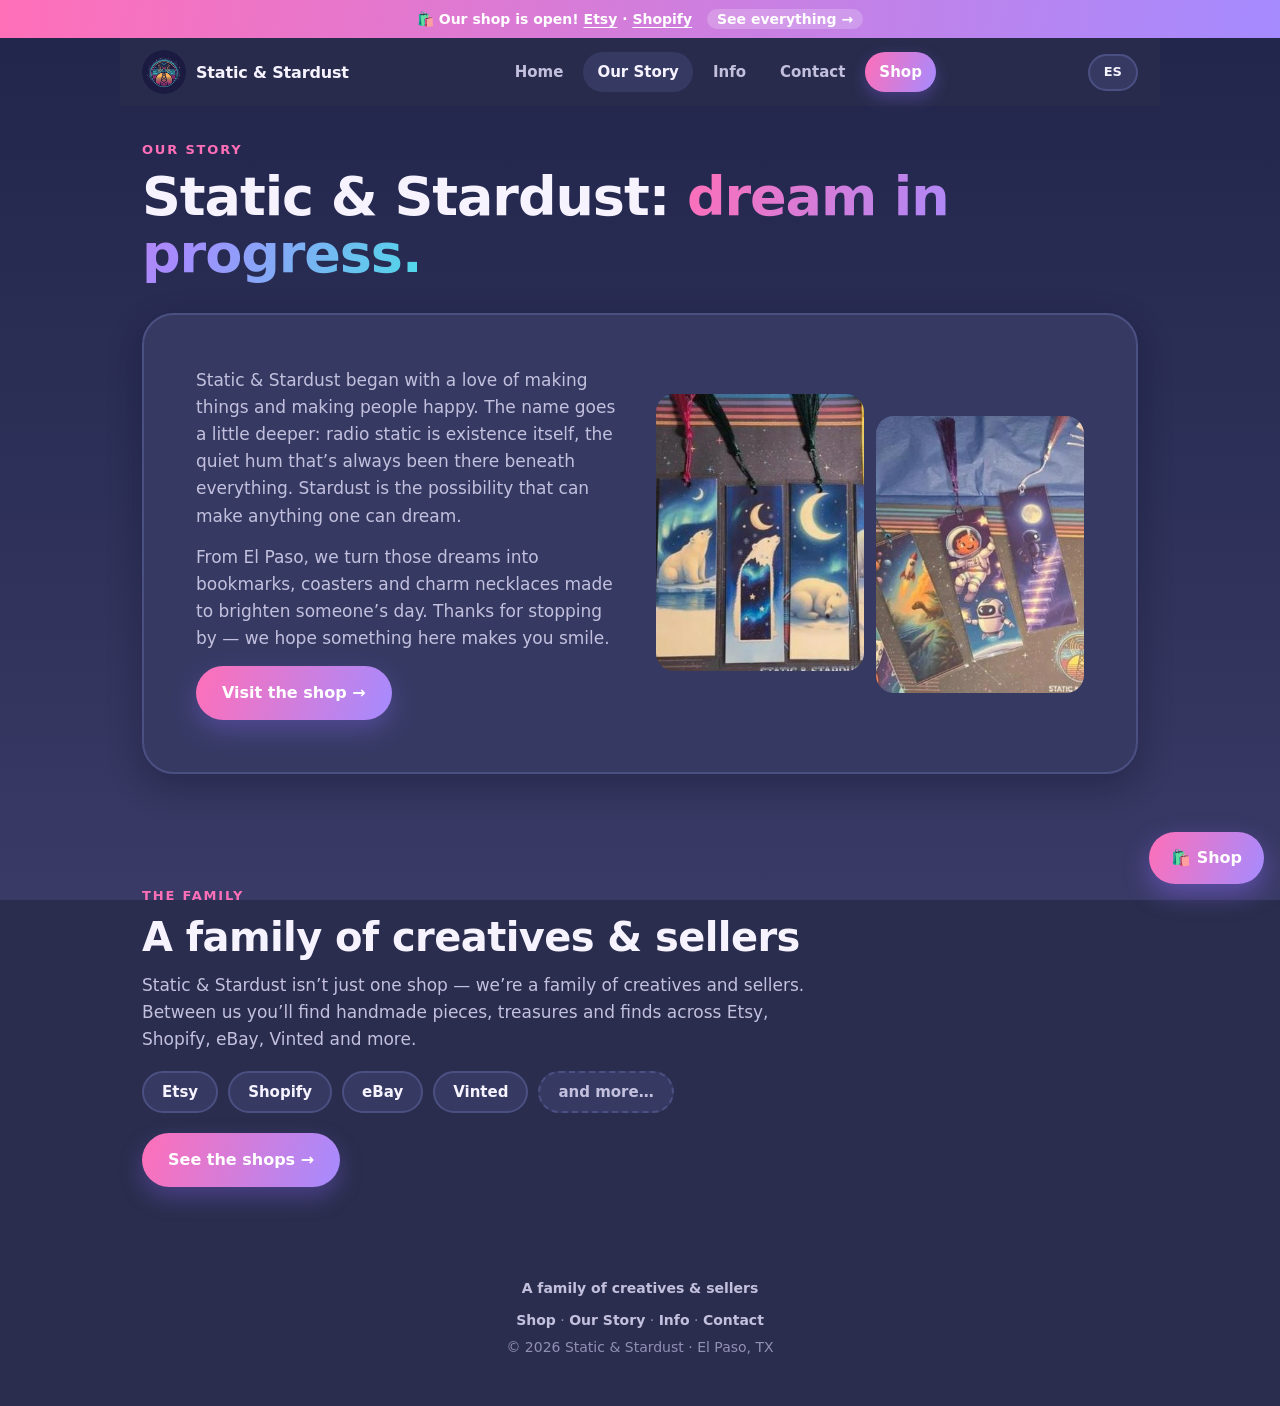
==== commit ff842975: "Add family of creatives & sellers: About section, home band, Shop family section, footer tagline Co-" ====
--- a/about.html
+++ b/about.html
@@ -21,6 +21,11 @@
 <p data-i18n="a.p2">From El Paso, we turn those dreams into bookmarks, coasters and charm necklaces made to brighten someone’s day. Thanks for stopping by — we hope something here makes you smile.</p>
 <a class="btn btn-main" href="shop.html" data-i18n="a.cta">Visit the shop →</a></div>
 <div class="photos"><img src="assets/bookmarks-polar-bear.jpg" alt="Polar bear bookmarks" loading="lazy"><img src="assets/bookmarks-space-dino.jpg" alt="Space and dinosaur bookmarks" loading="lazy"></div></div></section>
+
+<section id="family"><div class="tag" data-i18n="fam.tag">The family</div><h2 data-i18n="fam.title">A family of creatives &amp; sellers</h2>
+<div class="prose"><p data-i18n="fam.p">Static &amp; Stardust isn’t just one shop — we’re a family of creatives and sellers. Between us you’ll find handmade pieces, treasures and finds across Etsy, Shopify, eBay, Vinted and more.</p></div>
+<div class="chips"><span class="chip">Etsy</span><span class="chip">Shopify</span><span class="chip">eBay</span><span class="chip">Vinted</span><span class="chip more" data-i18n="fam.more">and more…</span></div>
+<p style="margin-top:20px"><a class="btn btn-main" href="shop.html#family" data-i18n="fam.shops">See the shops →</a></p></section>
 </main>
 </div>
 <div id="chrome-bottom"></div>
@@ -33,7 +38,14 @@
   'a.title':'Static & Stardust: <span class="grad">sueño en progreso.</span>',
   'a.p1':'Static & Stardust nació del amor por crear cosas y hacer felices a las personas. El nombre va un poco más profundo: la estática de la radio es la existencia misma, el zumbido silencioso que siempre ha estado ahí, bajo todo. El polvo de estrellas es la posibilidad que puede crear cualquier cosa que alguien pueda soñar.',
   'a.p2':'Desde El Paso, convertimos esos sueños en separadores, posavasos y collares con dije hechos para alegrarle el día a alguien. Gracias por pasar — esperamos que algo de aquí te saque una sonrisa.',
-  'a.cta':'Visitar la tienda →'
+  'a.cta':'Visitar la tienda →',
+  'fam.tag':'La familia',
+  'fam.title':'Una familia de creativos y vendedores',
+  'fam.p':'Static & Stardust no es solo una tienda: somos una familia de creadores y vendedores. Entre todos encontrarás piezas hechas a mano, tesoros y hallazgos en Etsy, Shopify, eBay, Vinted y más.',
+  'fam.more':'y más…',
+  'fam.cta':'Conoce a la familia →',
+  'fam.tagline':'Una familia de creativos y vendedores',
+  'fam.shops':'Ver las tiendas →'
 }));
 </script>
 </body>
--- a/welcome.css
+++ b/welcome.css
@@ -164,3 +164,12 @@
 .bigshop.dim,.box.dim,.shop.soon{opacity:.55}
 .i1{background:#ffd3ec}.i2{background:#d9ccff}.i3{background:#c7f3f8}.i4{background:#ffe9b8}.i5{background:#d6f2c2}.i6{background:#ffd9c8}
 html{background:#2a2d4d}
+
+/* ---- family ---- */
+.chips{display:flex;gap:10px;flex-wrap:wrap;margin:18px 0 6px}
+.chip{background:var(--paper);border:2px solid var(--line);border-radius:999px;padding:7px 18px;font-weight:800;font-size:15px}
+.chip.more{border-style:dashed;color:var(--soft)}
+.famband{background:linear-gradient(135deg,#4a3a72,#37417a);border:2px solid #6a5ca8;border-radius:32px;padding:clamp(24px,4vw,40px);text-align:center}
+.famband .sub{margin-left:auto;margin-right:auto}.famband .chips{justify-content:center}
+.disc{max-width:640px;color:var(--faint);font-size:14px;margin-top:18px}
+.tagline{color:var(--soft);font-weight:700;margin-bottom:10px}
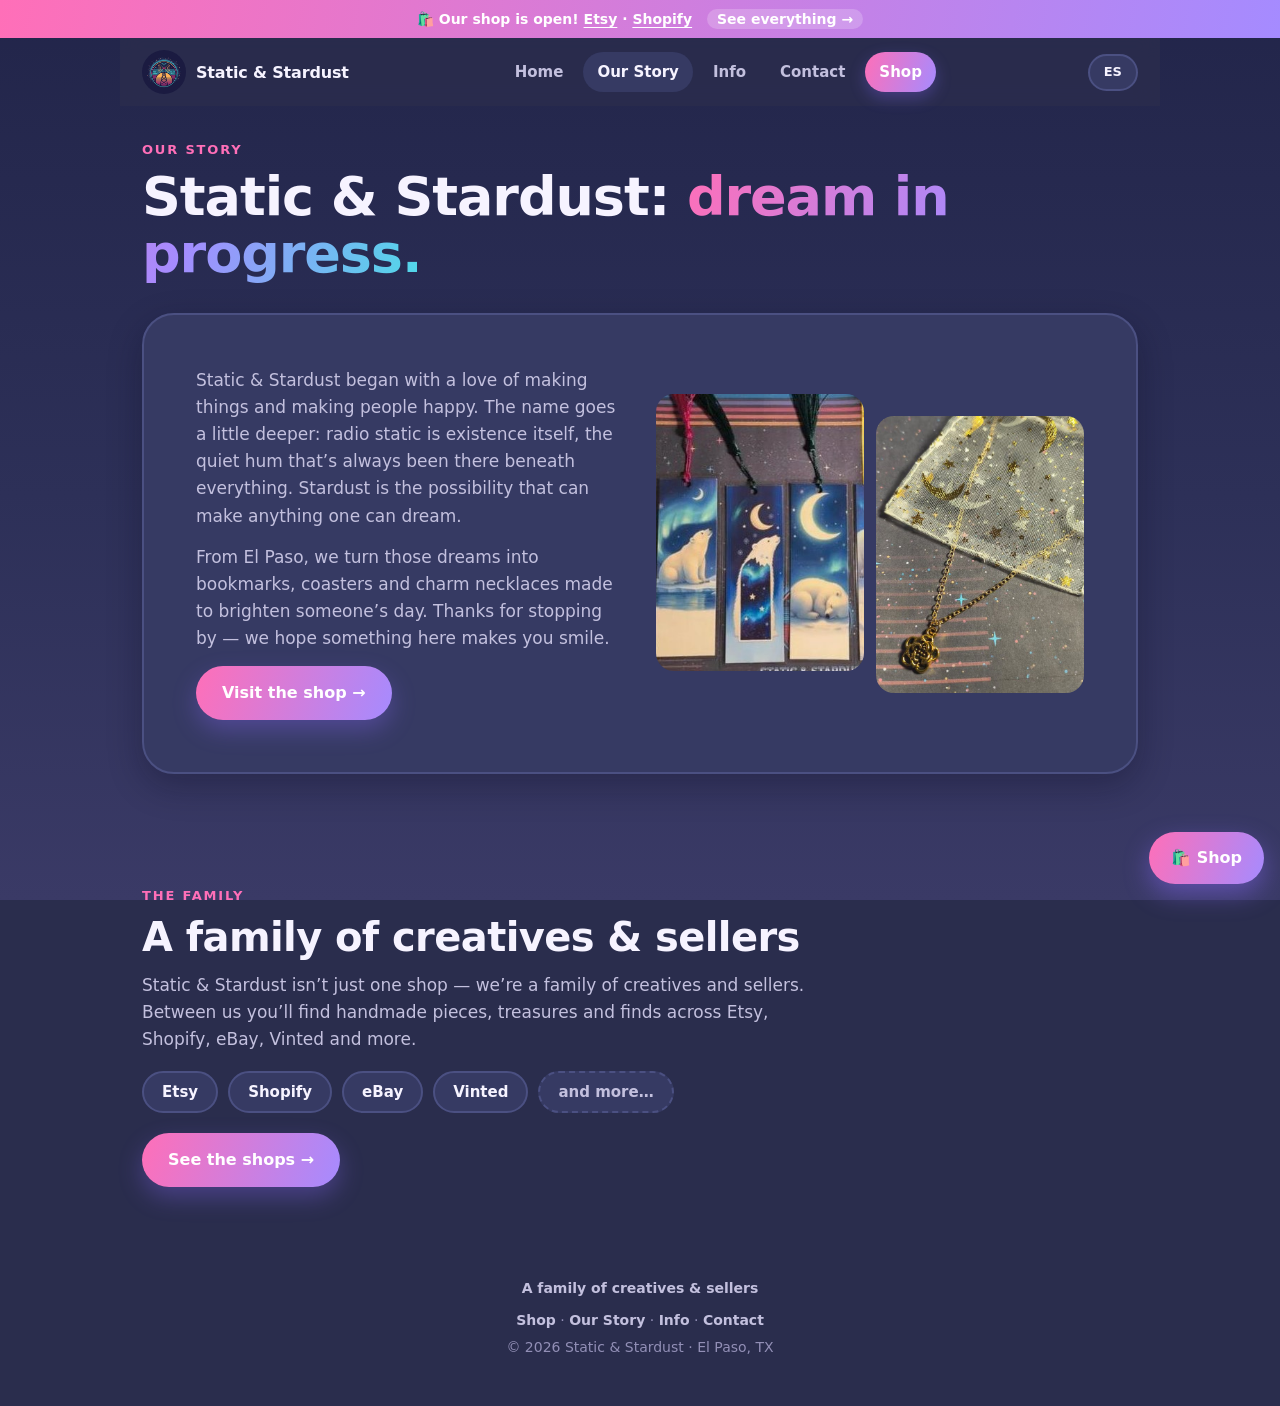
==== commit 215cc3e5: "Refresh site: warmer hero, featured tees and charm necklaces Adds a shared products.js that fills te" ====
--- a/about.html
+++ b/about.html
@@ -20,7 +20,7 @@
 <p data-i18n="a.p1">Static &amp; Stardust began with a love of making things and making people happy. The name goes a little deeper: radio static is existence itself, the quiet hum that’s always been there beneath everything. Stardust is the possibility that can make anything one can dream.</p>
 <p data-i18n="a.p2">From El Paso, we turn those dreams into bookmarks, coasters and charm necklaces made to brighten someone’s day. Thanks for stopping by — we hope something here makes you smile.</p>
 <a class="btn btn-main" href="shop.html" data-i18n="a.cta">Visit the shop →</a></div>
-<div class="photos"><img src="assets/bookmarks-polar-bear.jpg" alt="Polar bear bookmarks" loading="lazy"><img src="assets/bookmarks-space-dino.jpg" alt="Space and dinosaur bookmarks" loading="lazy"></div></div></section>
+<div class="photos"><img src="assets/bookmarks-polar-bear.jpg" alt="Polar bear bookmarks" loading="lazy"><img src="assets/necklace-rose.jpg" alt="Gold rose charm necklace" loading="lazy"></div></div></section>
 
 <section id="family"><div class="tag" data-i18n="fam.tag">The family</div><h2 data-i18n="fam.title">A family of creatives &amp; sellers</h2>
 <div class="prose"><p data-i18n="fam.p">Static &amp; Stardust isn’t just one shop — we’re a family of creatives and sellers. Between us you’ll find handmade pieces, treasures and finds across Etsy, Shopify, eBay, Vinted and more.</p></div>
--- a/welcome.css
+++ b/welcome.css
@@ -173,3 +173,36 @@
 .famband .sub{margin-left:auto;margin-right:auto}.famband .chips{justify-content:center}
 .disc{max-width:640px;color:var(--faint);font-size:14px;margin-top:18px}
 .tagline{color:var(--soft);font-weight:700;margin-bottom:10px}
+
+/* ---- refresh: warmer hero, product grids ---- */
+.hero-art{position:relative;display:grid;place-items:center;min-height:420px}
+.hero-art .badge-wrap{width:100%}
+.polaroid{position:absolute;background:#fffaf0;padding:8px 8px 26px;border-radius:10px;box-shadow:0 18px 40px rgba(10,10,30,.45);width:min(170px,34%);text-decoration:none;color:#2a2d4d;font-weight:800;font-size:13px;text-align:center;transition:transform .25s}
+.polaroid img{border-radius:6px;aspect-ratio:1;object-fit:cover;width:100%;background:#f1ece2}
+.polaroid span{position:absolute;left:0;right:0;bottom:5px}
+.polaroid.p1{left:0;bottom:4%;transform:rotate(-8deg)}
+.polaroid.p2{right:0;top:4%;transform:rotate(7deg)}
+.polaroid.p2 img{aspect-ratio:4/5}
+.polaroid:hover{transform:rotate(0) scale(1.05);z-index:2}
+.perks{display:flex;flex-wrap:wrap;justify-content:center;gap:10px 26px;padding:18px 0 4px;color:var(--soft);font-weight:700;font-size:15px}
+.perks span{white-space:nowrap}
+.headrow{display:flex;justify-content:space-between;align-items:flex-end;gap:16px;flex-wrap:wrap;margin-bottom:24px}
+.headrow .sub{margin-bottom:0}
+.prods{display:grid;grid-template-columns:repeat(4,1fr);gap:18px}
+.prod{background:var(--paper);border:2px solid var(--line);border-radius:22px;overflow:hidden;text-decoration:none;color:var(--ink);display:flex;flex-direction:column;transition:transform .2s,box-shadow .2s,border-color .2s}
+.prod:hover{transform:translateY(-5px);box-shadow:0 18px 36px rgba(10,10,30,.4);border-color:var(--violet)}
+.prod-pic{overflow:hidden}
+.prod-pic img{width:100%;height:100%;object-fit:cover;transition:transform .35s}
+.prod:hover .prod-pic img{transform:scale(1.04)}
+.prod-pic.tee{aspect-ratio:1;background:#f4f1ea}
+.prod-pic.neck{aspect-ratio:4/5;background:#1b1b41}
+.prod-txt{padding:12px 16px 16px;display:flex;flex-direction:column;gap:2px;flex:1}
+.prod-txt b{font-size:15px;line-height:1.3}
+.prod-txt small{color:var(--violet);font-weight:700;margin-top:auto;padding-top:6px}
+.giftnote{display:flex;gap:14px;align-items:center;background:linear-gradient(135deg,#4a3a72,#37417a);border:2px solid #6a5ca8;border-radius:22px;padding:16px 20px;margin-top:22px;color:var(--soft);font-size:15px}
+.giftnote b{color:var(--ink)}
+.giftnote .em{font-size:28px}
+.center{text-align:center;margin-top:26px}
+@media (max-width:900px){.prods{grid-template-columns:repeat(3,1fr)}}
+@media (max-width:820px){.hero-art{min-height:340px;max-width:440px;margin:0 auto;order:-1}.headrow{justify-content:center;text-align:center}.headrow .sub{margin-left:auto;margin-right:auto}}
+@media (max-width:620px){.prods{grid-template-columns:1fr 1fr;gap:12px}.prod-txt{padding:10px 12px 12px}.prod-txt b{font-size:14px}.polaroid{width:36%;font-size:12px}}
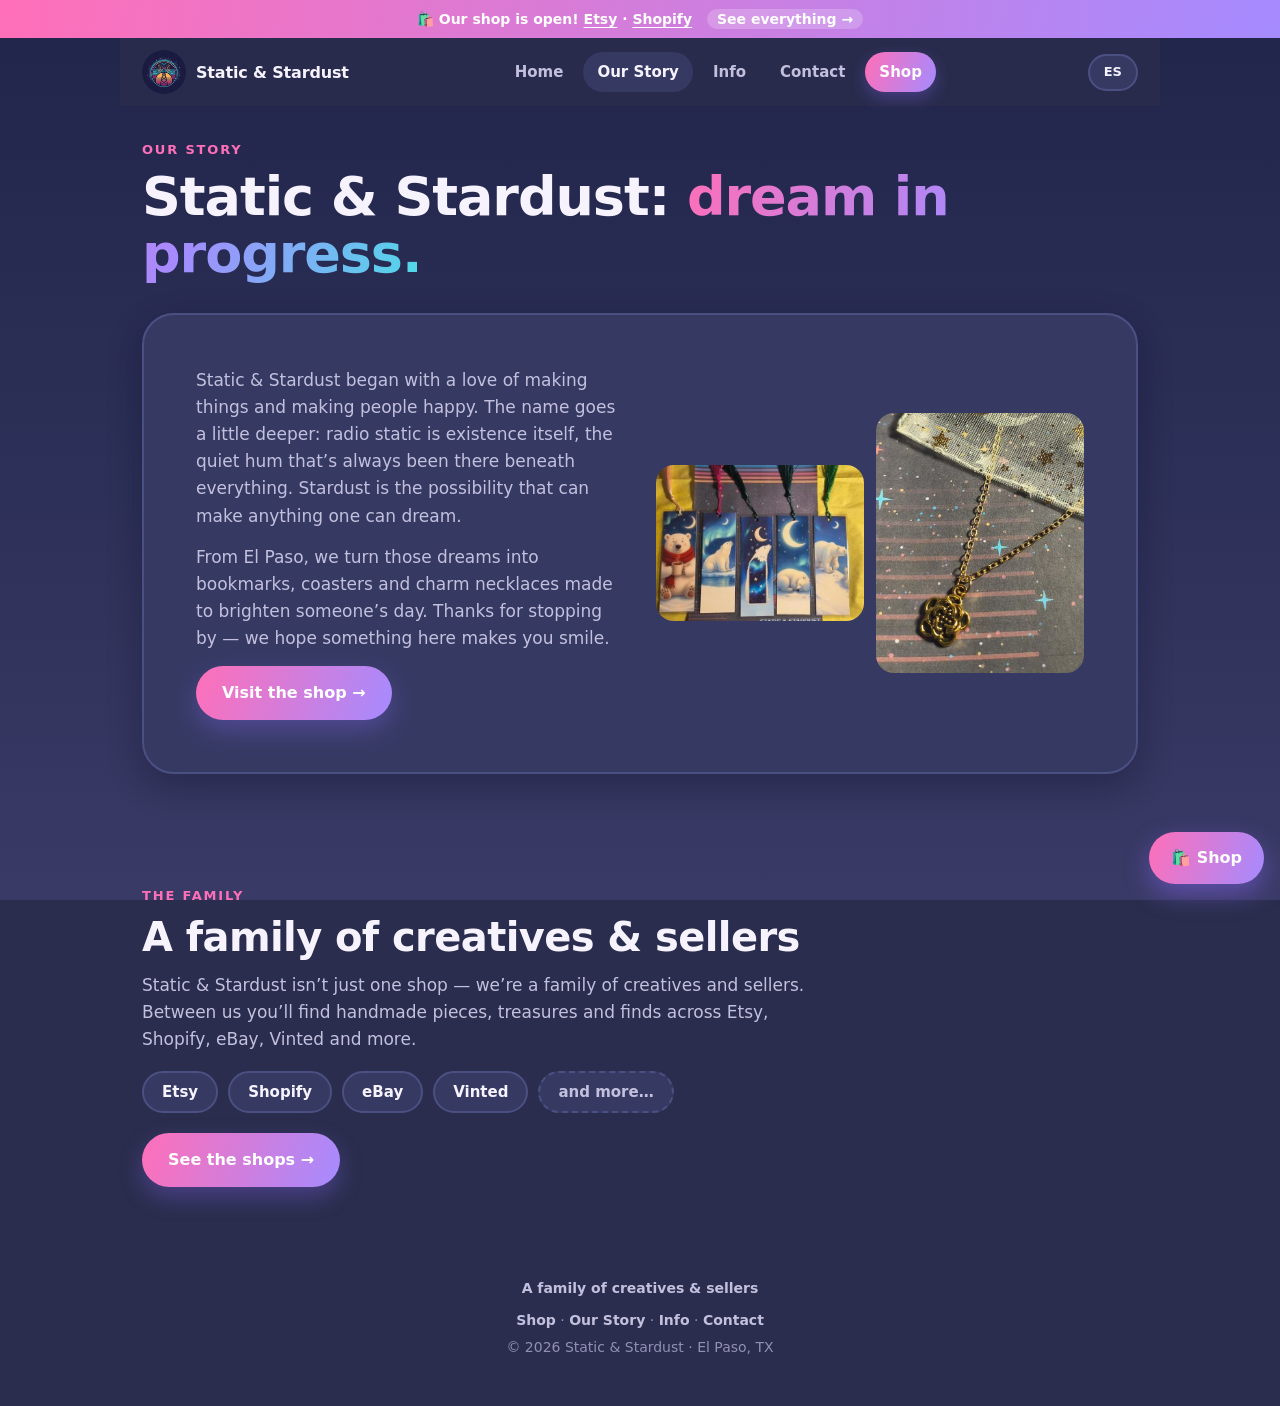
==== commit 28b745d7: "Show the whole product in every site photo Necklace photos are now close-ups of the charm, the tee c" ====
--- a/about.html
+++ b/about.html
@@ -20,7 +20,7 @@
 <p data-i18n="a.p1">Static &amp; Stardust began with a love of making things and making people happy. The name goes a little deeper: radio static is existence itself, the quiet hum that’s always been there beneath everything. Stardust is the possibility that can make anything one can dream.</p>
 <p data-i18n="a.p2">From El Paso, we turn those dreams into bookmarks, coasters and charm necklaces made to brighten someone’s day. Thanks for stopping by — we hope something here makes you smile.</p>
 <a class="btn btn-main" href="shop.html" data-i18n="a.cta">Visit the shop →</a></div>
-<div class="photos"><img src="assets/bookmarks-polar-bear.jpg" alt="Polar bear bookmarks" loading="lazy"><img src="assets/necklace-rose.jpg" alt="Gold rose charm necklace" loading="lazy"></div></div></section>
+<div class="photos"><img class="wide" src="assets/bookmarks-polar-bear.jpg" alt="Polar bear bookmarks" loading="lazy"><img src="assets/necklace-rose.jpg" alt="Gold rose charm necklace" loading="lazy"></div></div></section>
 
 <section id="family"><div class="tag" data-i18n="fam.tag">The family</div><h2 data-i18n="fam.title">A family of creatives &amp; sellers</h2>
 <div class="prose"><p data-i18n="fam.p">Static &amp; Stardust isn’t just one shop — we’re a family of creatives and sellers. Between us you’ll find handmade pieces, treasures and finds across Etsy, Shopify, eBay, Vinted and more.</p></div>
--- a/welcome.css
+++ b/welcome.css
@@ -178,11 +178,11 @@
 .hero-art{position:relative;display:grid;place-items:center;min-height:420px}
 .hero-art .badge-wrap{width:100%}
 .polaroid{position:absolute;background:#fffaf0;padding:8px 8px 26px;border-radius:10px;box-shadow:0 18px 40px rgba(10,10,30,.45);width:min(170px,34%);text-decoration:none;color:#2a2d4d;font-weight:800;font-size:13px;text-align:center;transition:transform .25s}
-.polaroid img{border-radius:6px;aspect-ratio:1;object-fit:cover;width:100%;background:#f1ece2}
+.polaroid img{border-radius:6px;aspect-ratio:1;object-fit:cover;width:100%;height:auto;background:#f1ece2}
 .polaroid span{position:absolute;left:0;right:0;bottom:5px}
 .polaroid.p1{left:0;bottom:4%;transform:rotate(-8deg)}
 .polaroid.p2{right:0;top:4%;transform:rotate(7deg)}
-.polaroid.p2 img{aspect-ratio:4/5}
+.polaroid.p2 img{aspect-ratio:4/5;object-position:50% 85%}
 .polaroid:hover{transform:rotate(0) scale(1.05);z-index:2}
 .perks{display:flex;flex-wrap:wrap;justify-content:center;gap:10px 26px;padding:18px 0 4px;color:var(--soft);font-weight:700;font-size:15px}
 .perks span{white-space:nowrap}
@@ -206,3 +206,32 @@
 @media (max-width:900px){.prods{grid-template-columns:repeat(3,1fr)}}
 @media (max-width:820px){.hero-art{min-height:340px;max-width:440px;margin:0 auto;order:-1}.headrow{justify-content:center;text-align:center}.headrow .sub{margin-left:auto;margin-right:auto}}
 @media (max-width:620px){.prods{grid-template-columns:1fr 1fr;gap:12px}.prod-txt{padding:10px 12px 12px}.prod-txt b{font-size:14px}.polaroid{width:36%;font-size:12px}}
+
+/* more from us: small secondary links below the shops (add another .xlink to grow it) */
+.more{text-align:center}
+.more .sub{margin-left:auto;margin-right:auto}
+.xlinks{display:grid;grid-template-columns:repeat(auto-fit,minmax(260px,420px));gap:14px;justify-content:center}
+.xlink{display:flex;gap:14px;align-items:flex-start;text-align:left;text-decoration:none;color:var(--ink);background:var(--paper);border:2px solid var(--line);border-radius:20px;padding:16px 18px;transition:transform .15s,border-color .15s}
+.xlink:hover{transform:translateY(-3px);border-color:var(--amber)}
+.xlink .ic{flex:none;width:44px;height:44px;border-radius:14px;display:grid;place-items:center;font-size:24px;background:rgba(255,200,87,.16)}
+.xlink b{display:block;font-weight:800;font-size:17px}
+.xlink small{display:block;color:var(--soft);font-size:14px;line-height:1.5;margin-top:2px}
+.xlink .go{display:inline-block;margin-top:6px;font-weight:800;color:var(--amber);font-size:14px}
+.polaroid.p3{right:0;bottom:4%;transform:rotate(5deg)}
+.cards.two{grid-template-columns:repeat(2,1fr);max-width:760px}
+.cardgo{color:#d63f93;font-weight:800;margin-top:8px}
+@media (max-width:620px){.cards.two{grid-template-columns:1fr}}
+
+/* photo fixes: every picture shows the whole product */
+.card .pic{position:relative;display:block;background:#1b1b41}
+.card .pic img{position:absolute;inset:0;width:100%;height:100%;object-fit:cover}
+.card .pic.fit{background:#fff}
+.card .pic.fit img{object-fit:contain;padding:8px}
+.card .pic.charm img{object-position:50% 80%}
+.story .photos{align-items:center}
+.story .photos img{aspect-ratio:4/5;object-position:50% 70%}
+.story .photos img.wide{aspect-ratio:4/3;object-position:50% 50%}
+.story .photos img:nth-child(2){margin-top:0}
+.polaroid.p2 img{aspect-ratio:4/5;object-position:50% 60%}
+.polaroid.p3 img{aspect-ratio:4/3}
+.polaroid.p1 img{object-fit:contain;background:#fff}
